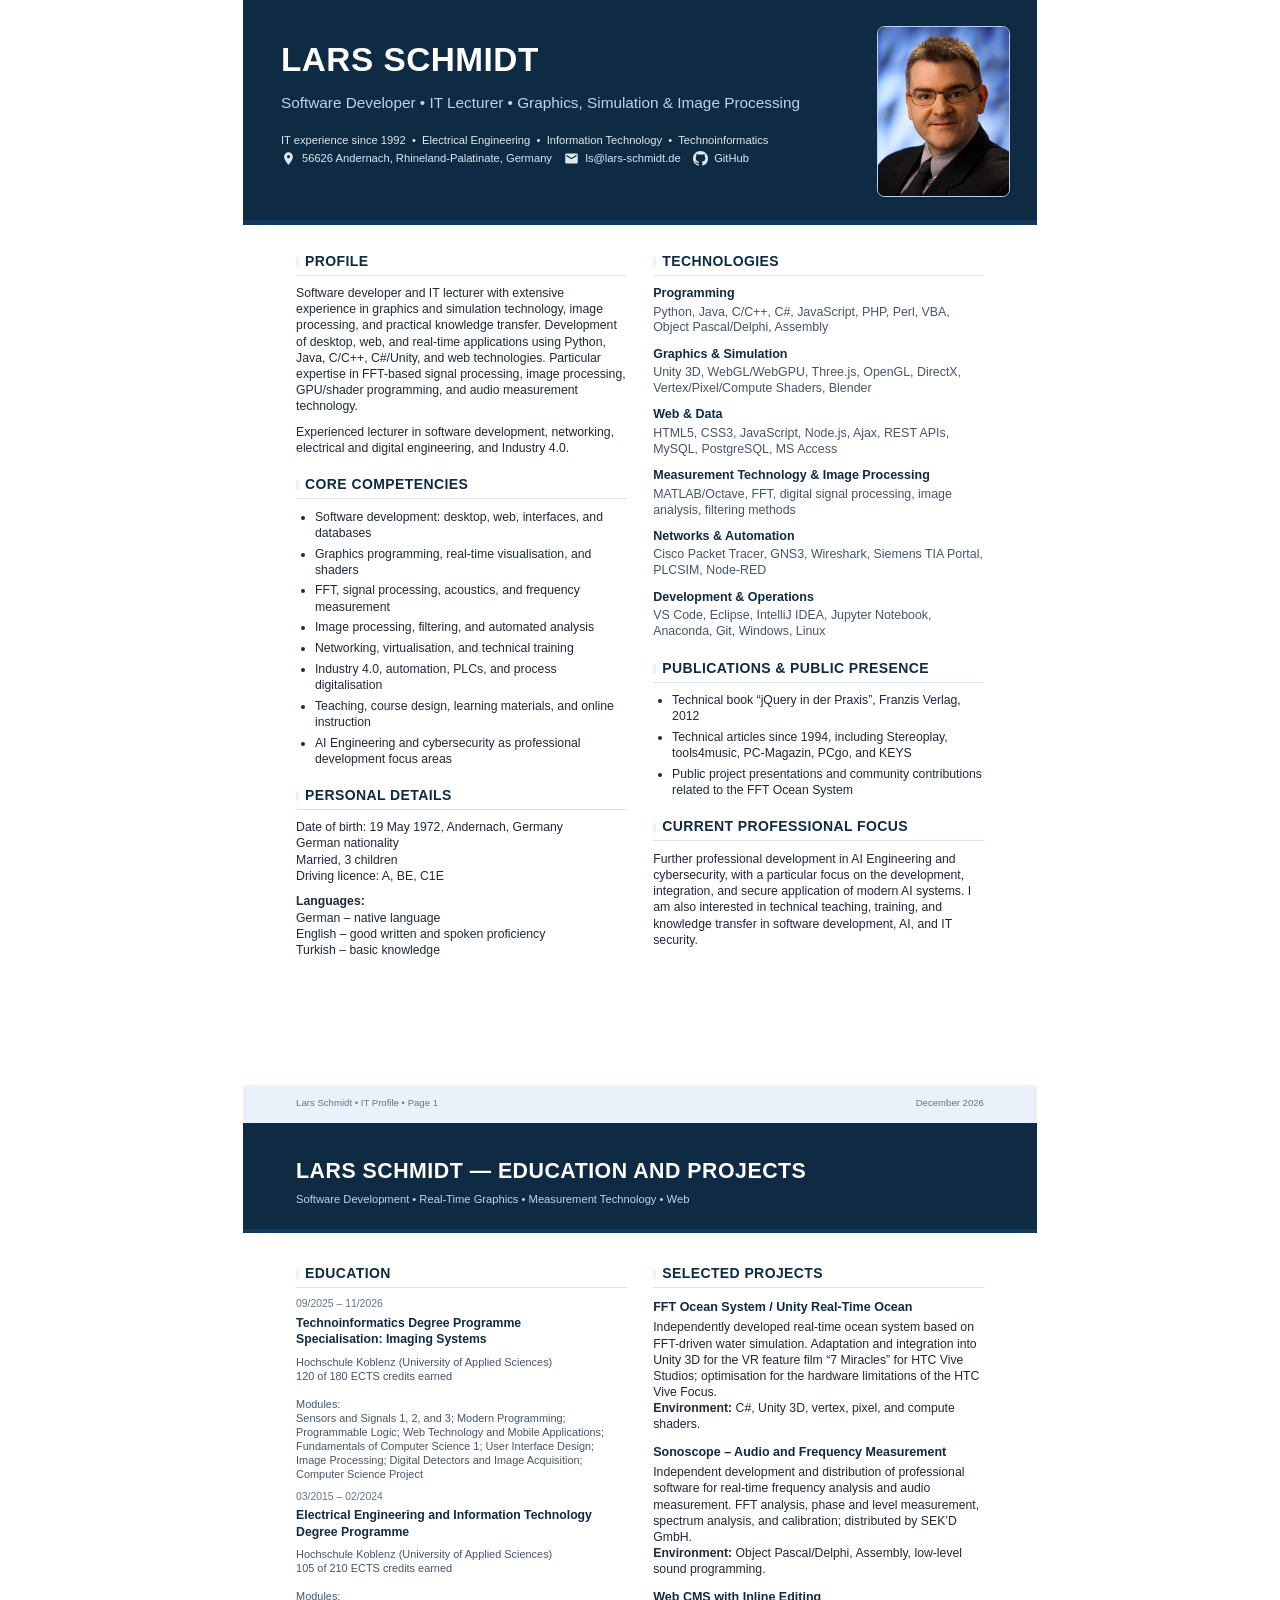
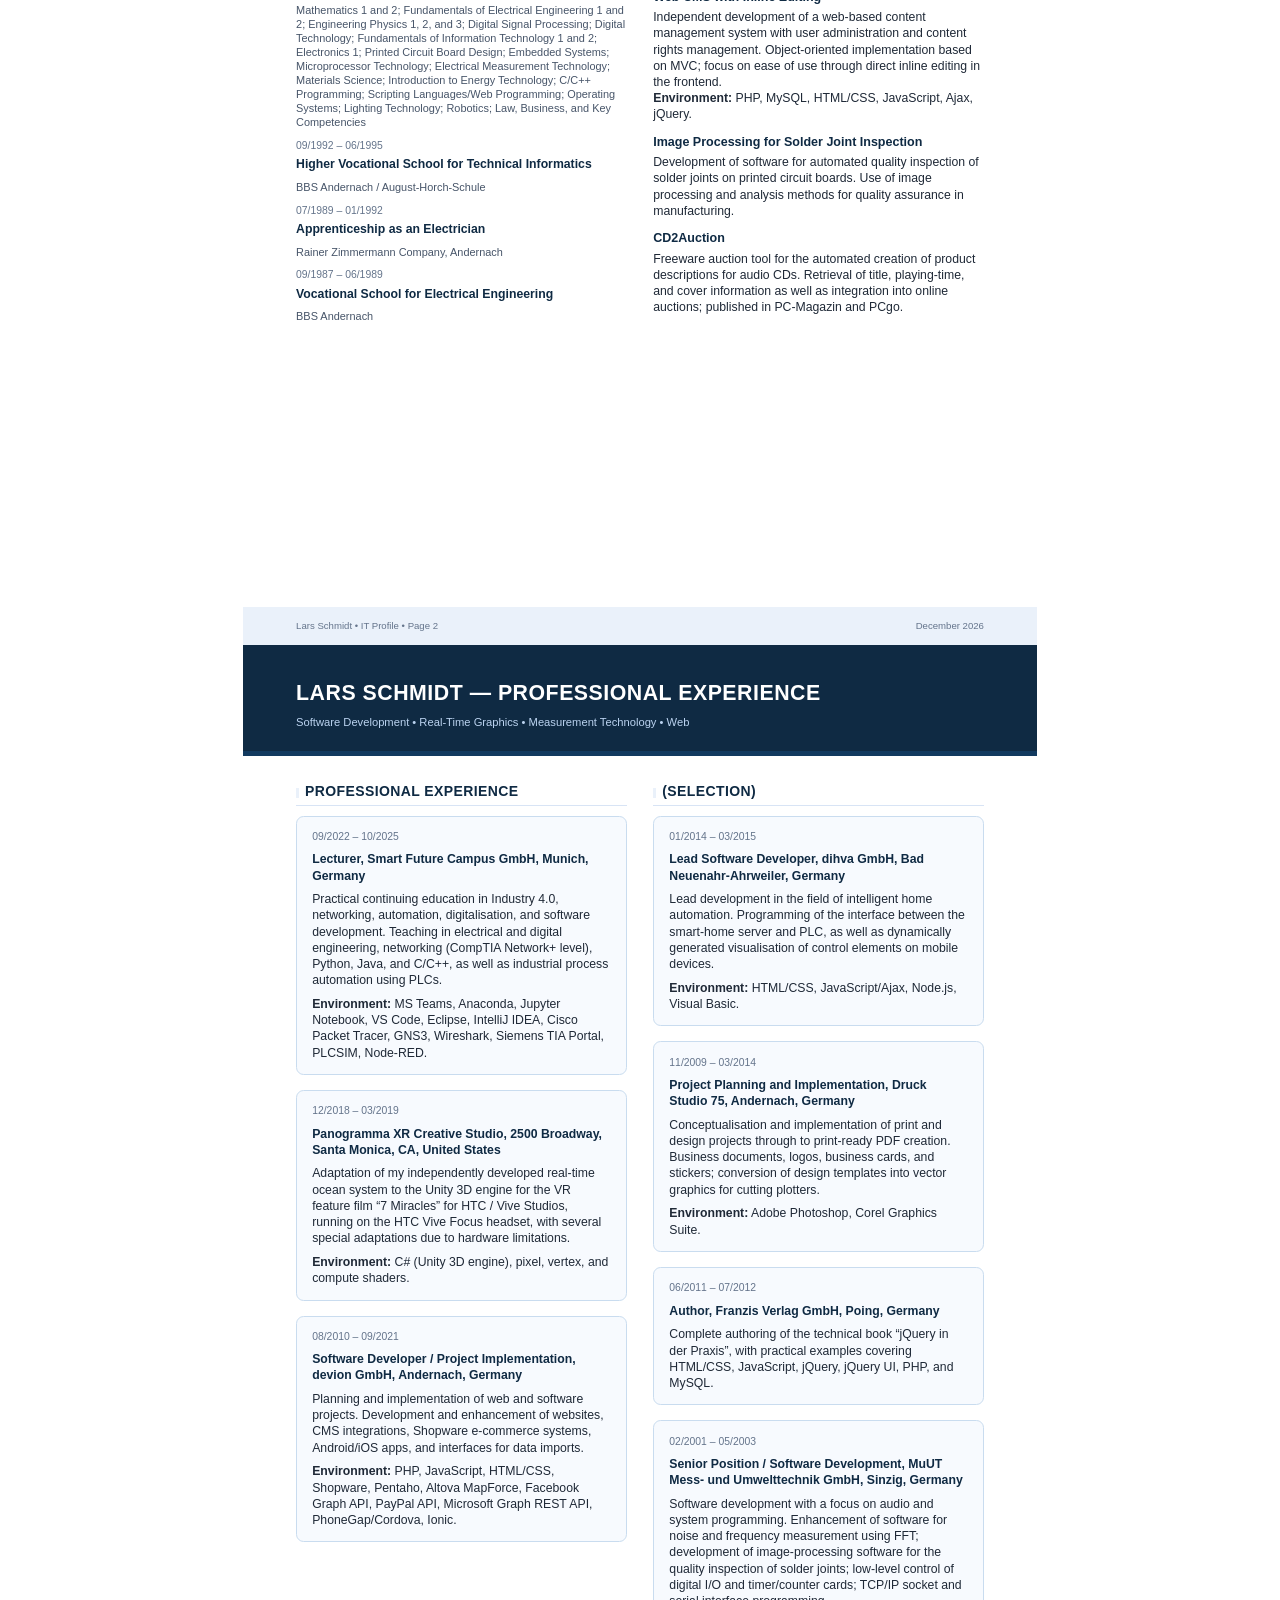
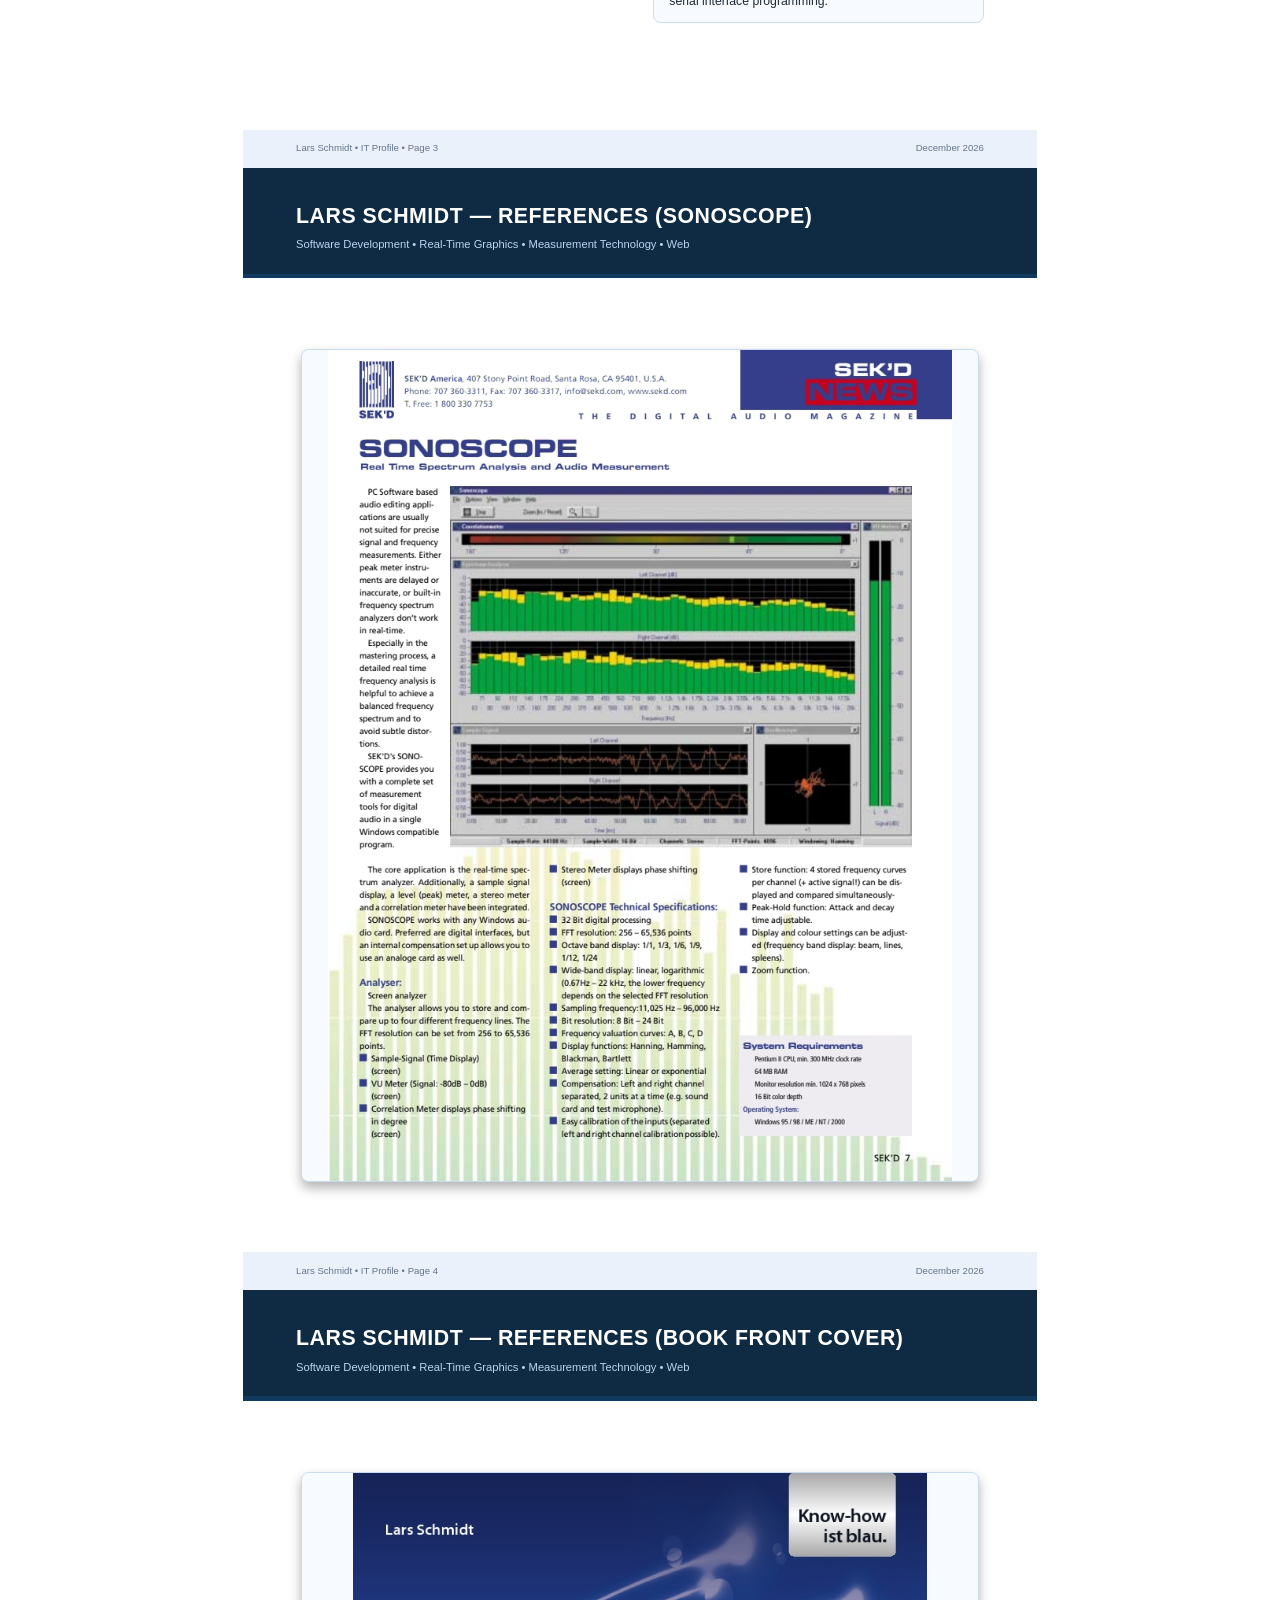
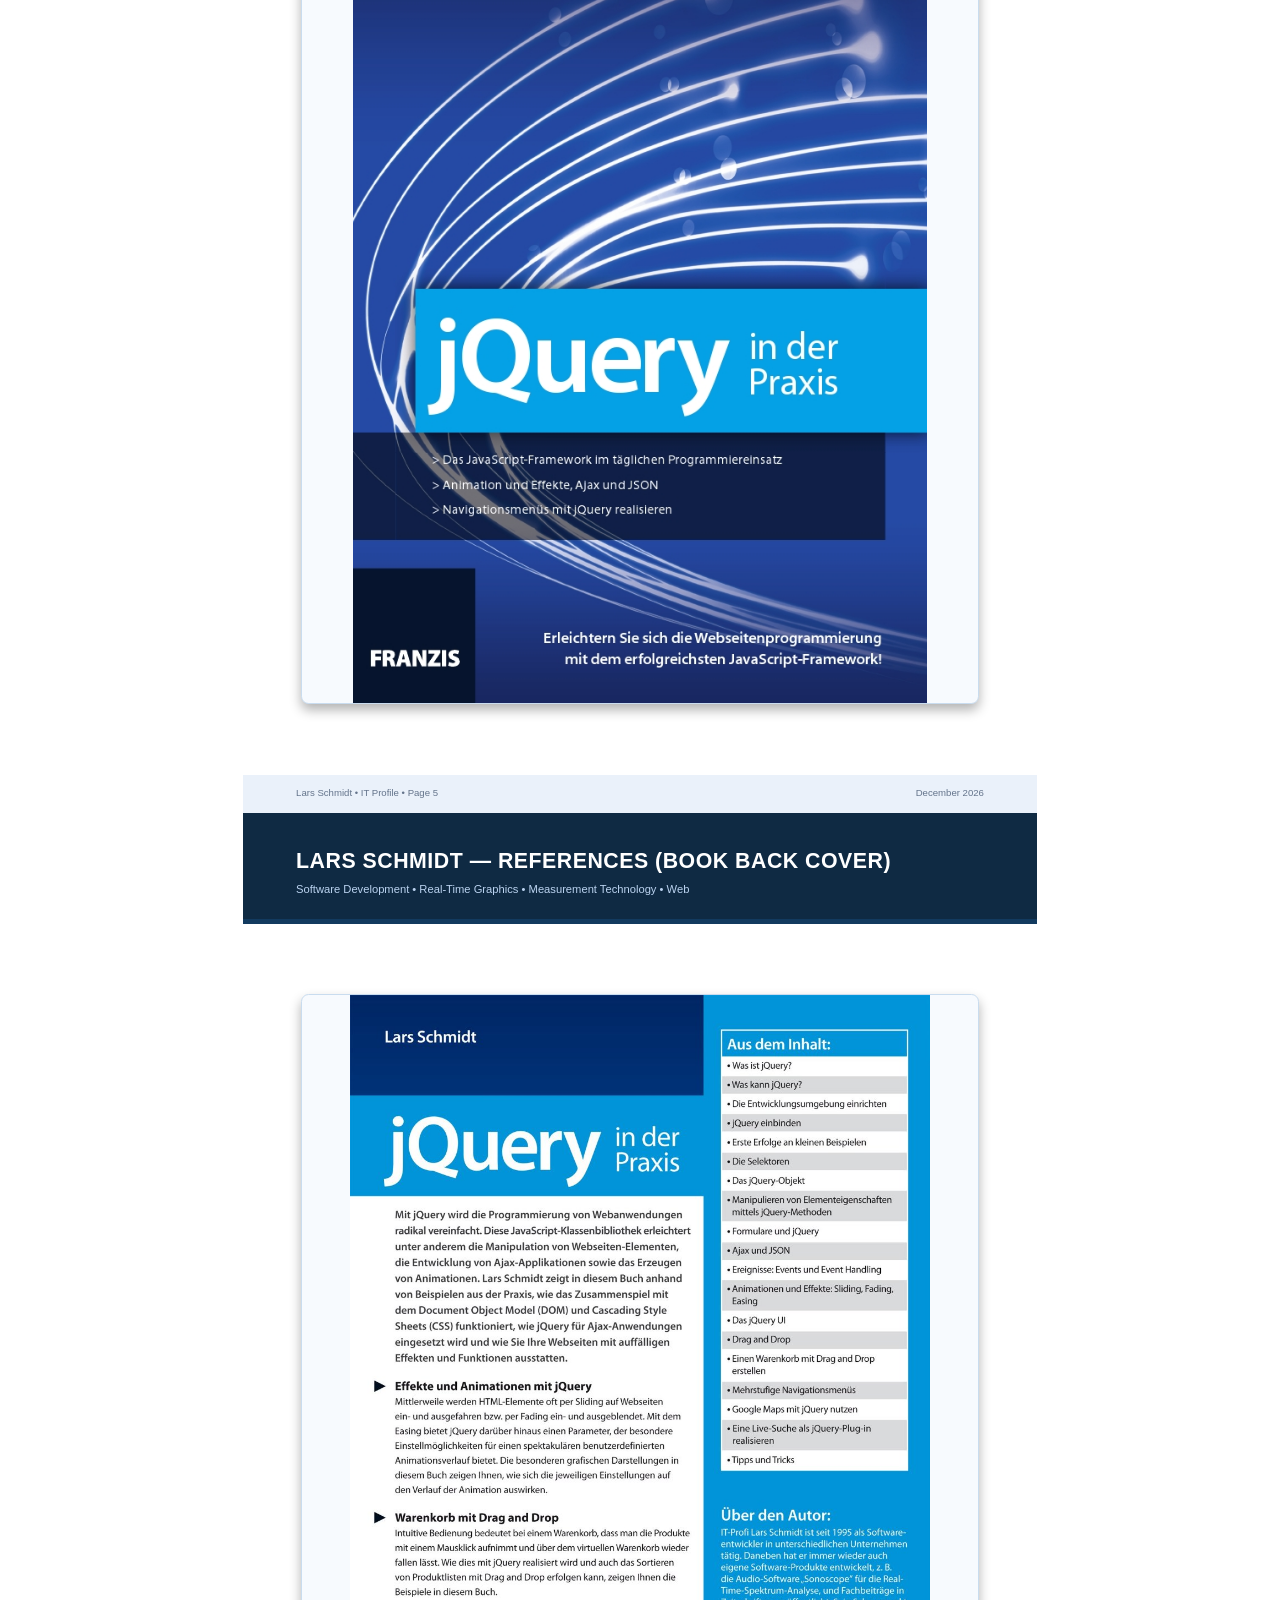
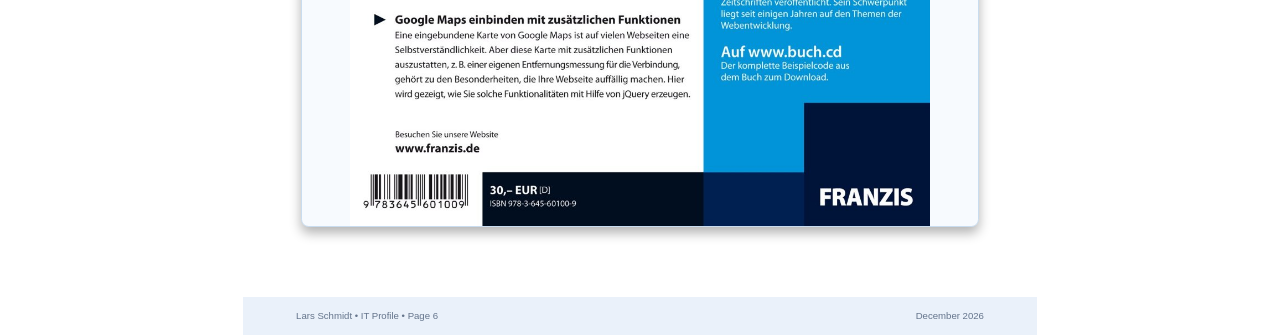
==== index-en.html @ 35c5a497 "Rename Lars-Schmidt-IT-Profil-public-en.html to index-en.html Add English version of IT profile" ====
<!doctype html>
<html lang="en">

<head>
  <meta charset="utf-8">
  <meta name="viewport" content="width=device-width,initial-scale=1">
  <title>Lars Schmidt – IT Profile</title>

  <link rel="stylesheet" href="style.css">

</head>

<body>

  <div class="page">
    <header class="header">
      <h1>LARS SCHMIDT</h1>
      <p class="role">Software Developer &bull; IT Lecturer &bull; Graphics, Simulation &amp; Image Processing</p>

      <p class="contact">
        IT experience since 1992 &nbsp;&bull;&nbsp; Electrical Engineering &nbsp;&bull;&nbsp; Information Technology
        &nbsp;&bull;&nbsp; Technoinformatics<br>
        <!--
      Current professional focus: AI Engineering &amp; Cybersecurity
      -->
      </p>


      <div class="contact">

        <span class="kontakt-item">
          <svg class="icon" viewBox="0 0 24 24" aria-hidden="true">
            <path
              d="M12 2C8.1 2 5 5.1 5 9c0 5.2 7 13 7 13s7-7.8 7-13c0-3.9-3.1-7-7-7zm0 9.5A2.5 2.5 0 1 1 12 6.5a2.5 2.5 0 0 1 0 5z" />
          </svg>
          56626 Andernach, Rhineland-Palatinate, Germany &nbsp;&nbsp;
        </span>

        <span class="kontakt-item">
          <svg class="icon" viewBox="0 0 24 24" aria-hidden="true">
            <path
              d="M20 4H4a2 2 0 0 0-2 2v12a2 2 0 0 0 2 2h16a2 2 0 0 0 2-2V6a2 2 0 0 0-2-2zm0 4.2-8 5-8-5V6l8 5 8-5v2.2z" />
          </svg>
          <a href="mailto:ls@lars-schmidt.de">ls@lars-schmidt.de &nbsp;&nbsp;</a>
        </span>

        <span class="kontakt-item">
          <svg class="icon" viewBox="0 0 16 16" aria-hidden="true">
            <path
              d="M8 0C3.58 0 0 3.58 0 8c0 3.54 2.29 6.53 5.47 7.59.4.07.55-.17.55-.38 0-.19-.01-.82-.01-1.49-2.01.37-2.53-.49-2.69-.94-.09-.23-.48-.94-.82-1.13-.28-.15-.68-.52-.01-.53.63-.01 1.08.58 1.23.82.72 1.21 1.87.87 2.33.66.07-.52.28-.87.51-1.07-1.78-.2-3.64-.89-3.64-3.95 0-.87.31-1.59.82-2.15-.08-.2-.36-1.02.08-2.12 0 0 .67-.21 2.2.82.64-.18 1.32-.27 2-.27s1.36.09 2 .27c1.53-1.04 2.2-.82 2.2-.82.44 1.1.16 1.92.08 2.12.51.56.82 1.27.82 2.15 0 3.07-1.87 3.75-3.65 3.95.29.25.54.73.54 1.48 0 1.07-.01 1.93-.01 2.2 0 .21.15.46.55.38A7.995 7.995 0 0 0 16 8c0-4.42-3.58-8-8-8z" />
          </svg>
          <a href="https://lars-schmidt-dev.github.io/it-profil/" target="_blank" rel="noopener">
            GitHub &nbsp;&nbsp;
          </a>
        </span>

      </div><br>

      <div class="photo">
        <img src="images/Bild.png" alt="Lars Schmidt">
      </div>
    </header>

    <main class="content">
      <div>
        <section class="section">
          <h2>Profile</h2>
          <p>Software developer and IT lecturer with extensive experience in graphics and simulation technology,
            image processing, and practical knowledge transfer. Development of desktop, web, and real-time
            applications using Python, Java, C/C++, C#/Unity, and web technologies. Particular expertise in
            FFT-based signal processing, image processing, GPU/shader programming, and audio measurement technology.</p>
          <p>Experienced lecturer in software development, networking, electrical and digital engineering, and
            Industry 4.0.</p>
        </section>

        <section class="section">
          <h2>Core Competencies</h2>
          <ul>
            <li>Software development: desktop, web, interfaces, and databases</li>
            <li>Graphics programming, real-time visualisation, and shaders</li>
            <li>FFT, signal processing, acoustics, and frequency measurement</li>
            <li>Image processing, filtering, and automated analysis</li>
            <li>Networking, virtualisation, and technical training</li>
            <li>Industry 4.0, automation, PLCs, and process digitalisation</li>
            <li>Teaching, course design, learning materials, and online instruction</li>
            <li>AI Engineering and cybersecurity as professional development focus areas</li>
          </ul>
        </section>

        <section class="section">
          <h2>Personal Details</h2>
          <p>Date of birth: 19 May 1972, Andernach, Germany<br>German nationality<br>Married, 3 children<br>Driving
            licence: A, BE, C1E</p>
          <p><strong>Languages:</strong><br>German – native language<br>English – good written and spoken proficiency<br>Turkish –
            basic knowledge</p>
        </section>

      </div>

      <div>
        <section class="section tech2">
          <h2>Technologies</h2>
          <h3>Programming</h3>
          <p>Python, Java, C/C++, C#, JavaScript, PHP, Perl, VBA, Object Pascal/Delphi, Assembly</p>
          <h3>Graphics &amp; Simulation</h3>
          <p>Unity 3D, WebGL/WebGPU, Three.js, OpenGL, DirectX, Vertex/Pixel/Compute Shaders, Blender</p>
          <h3>Web &amp; Data</h3>
          <p>HTML5, CSS3, JavaScript, Node.js, Ajax, REST APIs, MySQL, PostgreSQL, MS Access</p>
          <h3>Measurement Technology &amp; Image Processing</h3>
          <p>MATLAB/Octave, FFT, digital signal processing, image analysis, filtering methods</p>
          <h3>Networks &amp; Automation</h3>
          <p>Cisco Packet Tracer, GNS3, Wireshark, Siemens TIA Portal, PLCSIM, Node-RED</p>
          <h3>Development &amp; Operations</h3>
          <p>VS Code, Eclipse, IntelliJ IDEA, Jupyter Notebook, Anaconda, Git, Windows, Linux</p>
        </section>

        <section class="section">
          <h2>Publications &amp; Public Presence</h2>
          <ul>
            <li>Technical book “jQuery in der Praxis”, Franzis Verlag, 2012</li>
            <li>Technical articles since 1994, including Stereoplay, tools4music, PC-Magazin, PCgo, and KEYS</li>
            <li>Public project presentations and community contributions related to the FFT Ocean System</li>
          </ul>
        </section>

        <section class="section">
          <h2>Current Professional Focus</h2>
          <p>Further professional development in AI Engineering and cybersecurity, with a particular focus on the
            development, integration, and secure application of modern AI systems. I am also interested in technical
            teaching, training, and knowledge transfer in software development, AI, and IT security.</p>
        </section>

      </div>
    </main>

    <div class="footer"><span>Lars Schmidt &bull; IT Profile &bull; Page 1</span><span class="profil-datum"
        style="text-align: right;"></span></div>
  </div>

  <div class="page page2">
    <header class="header" style="padding:9mm 14mm 7mm">
      <h1 style="font-size:16pt;margin:0">LARS SCHMIDT — EDUCATION AND PROJECTS</h1>
      <p class="role" style="margin:2mm 0 0;font-size:8.4pt">Software Development &bull; Real-Time Graphics &bull;
        Measurement Technology &bull; Web</p>
    </header>

    <main class="content">

      <div>
        <section class="section">
          <h2>Education</h2>
          <p class="date">09/2025 – 11/2026</p>
          <p class="jobtitle">Technoinformatics Degree Programme<br>Specialisation: Imaging Systems</p>
          <p class="small">Hochschule Koblenz (University of Applied Sciences)<br>120 of 180 ECTS credits
            earned<br><br>Modules:<br>Sensors and Signals 1, 2, and 3; Modern Programming; Programmable Logic;
            Web Technology and Mobile Applications; Fundamentals of Computer Science 1; User Interface Design; Image
            Processing; Digital Detectors and Image Acquisition; Computer Science Project</p>
          <p class="date">03/2015 – 02/2024</p>
          <p class="jobtitle">Electrical Engineering and Information Technology Degree Programme</p>
          <p class="small">Hochschule Koblenz (University of Applied Sciences)<br>105 of 210 ECTS credits
            earned<br><br>Modules:<br>Mathematics 1 and 2; Fundamentals of Electrical Engineering 1 and 2; Engineering
            Physics 1, 2, and 3; Digital Signal Processing; Digital Technology; Fundamentals of Information Technology
            1 and 2; Electronics 1; Printed Circuit Board Design; Embedded Systems; Microprocessor Technology;
            Electrical Measurement Technology; Materials Science; Introduction to Energy Technology; C/C++
            Programming; Scripting Languages/Web Programming; Operating Systems; Lighting Technology; Robotics; Law,
            Business, and Key Competencies</p>
          <p class="date">09/1992 – 06/1995</p>
          <p class="jobtitle">Higher Vocational School for Technical Informatics</p>
          <p class="small">BBS Andernach / August-Horch-Schule</p>
          <p class="date">07/1989 – 01/1992</p>
          <p class="jobtitle">Apprenticeship as an Electrician</p>
          <p class="small">Rainer Zimmermann Company, Andernach</p>
          <p class="date">09/1987 – 06/1989</p>
          <p class="jobtitle">Vocational School for Electrical Engineering</p>
          <p class="small">BBS Andernach</p>
        </section>
      </div>

      <div>
        <section class="section">
          <h2>Selected Projects</h2>

          <article class="project">
            <h3>FFT Ocean System / Unity Real-Time Ocean</h3>
            <p>Independently developed real-time ocean system based on FFT-driven water simulation. Adaptation and
              integration into Unity 3D for the VR feature film “7 Miracles” for HTC Vive Studios; optimisation for
              the hardware limitations of the HTC Vive Focus.</p>
            <p><strong>Environment:</strong> C#, Unity 3D, vertex, pixel, and compute shaders.</p>
          </article>

          <article class="project">
            <h3>Sonoscope – Audio and Frequency Measurement</h3>
            <p>Independent development and distribution of professional software for real-time frequency analysis and
              audio measurement. FFT analysis, phase and level measurement, spectrum analysis, and calibration;
              distributed by SEK’D GmbH.</p>
            <p><strong>Environment:</strong> Object Pascal/Delphi, Assembly, low-level sound programming.</p>
          </article>

          <article class="project">
            <h3>Web CMS with Inline Editing</h3>
            <p>Independent development of a web-based content management system with user administration and content
              rights management. Object-oriented implementation based on MVC; focus on ease of use through direct
              inline editing in the frontend.</p>
            <p><strong>Environment:</strong> PHP, MySQL, HTML/CSS, JavaScript, Ajax, jQuery.</p>
          </article>

          <article class="project">
            <h3>Image Processing for Solder Joint Inspection</h3>
            <p>Development of software for automated quality inspection of solder joints on printed circuit boards.
              Use of image processing and analysis methods for quality assurance in manufacturing.</p>
          </article>

          <article class="project">
            <h3>CD2Auction</h3>
            <p>Freeware auction tool for the automated creation of product descriptions for audio CDs. Retrieval of
              title, playing-time, and cover information as well as integration into online auctions; published in
              PC-Magazin and PCgo.</p>
          </article>
        </section>
      </div>

    </main>

    <div class="footer"><span>Lars Schmidt &bull; IT Profile &bull; Page 2</span><span class="profil-datum"
        style="text-align: right;"></span></div>
  </div>

  <div class="page page3">
    <header class="header" style="padding:9mm 14mm 7mm">
      <h1 style="font-size:16pt;margin:0">LARS SCHMIDT — PROFESSIONAL EXPERIENCE</h1>
      <p class="role" style="margin:2mm 0 0;font-size:8.4pt">Software Development &bull; Real-Time Graphics &bull;
        Measurement Technology &bull; Web</p>
    </header>

    <main class="content">
      <div>

        <section class="section">
          <h2>Professional Experience</h2>

          <article class="job">
            <p class="date">09/2022 – 10/2025</p>
            <p class="jobtitle">Lecturer, Smart Future Campus GmbH, Munich, Germany</p>
            <p>Practical continuing education in Industry 4.0, networking, automation, digitalisation, and software
              development. Teaching in electrical and digital engineering, networking (CompTIA Network+ level),
              Python, Java, and C/C++, as well as industrial process automation using PLCs.</p>
            <p><strong>Environment:</strong> MS Teams, Anaconda, Jupyter Notebook, VS Code, Eclipse, IntelliJ IDEA,
              Cisco Packet Tracer, GNS3, Wireshark, Siemens TIA Portal, PLCSIM, Node-RED.</p>
          </article>

          <article class="job">
            <p class="date">12/2018 – 03/2019</p>
            <p class="jobtitle">Panogramma XR Creative Studio, 2500 Broadway, Santa Monica, CA, United States</p>
            <p>Adaptation of my independently developed real-time ocean system to the Unity 3D engine for the VR
              feature film “7 Miracles” for HTC / Vive Studios, running on the HTC Vive Focus headset, with several
              special adaptations due to hardware limitations.</p>
            <p><strong>Environment:</strong> C# (Unity 3D engine), pixel, vertex, and compute shaders.</p>
          </article>

          <article class="job">
            <p class="date">08/2010 – 09/2021</p>
            <p class="jobtitle">Software Developer / Project Implementation, devion GmbH, Andernach, Germany</p>
            <p>Planning and implementation of web and software projects. Development and enhancement of websites, CMS
              integrations, Shopware e-commerce systems, Android/iOS apps, and interfaces for data imports.</p>
            <p><strong>Environment:</strong> PHP, JavaScript, HTML/CSS, Shopware, Pentaho, Altova MapForce, Facebook
              Graph API, PayPal API, Microsoft Graph REST API, PhoneGap/Cordova, Ionic.</p>
          </article>

        </section>

      </div>

      <div>

        <section class="section">
          <h2>(Selection)</h2>


          <article class="job">
            <p class="date">01/2014 – 03/2015</p>
            <p class="jobtitle">Lead Software Developer, dihva GmbH, Bad Neuenahr-Ahrweiler, Germany</p>
            <p>Lead development in the field of intelligent home automation. Programming of the interface between the
              smart-home server and PLC, as well as dynamically generated visualisation of control elements on mobile
              devices.</p>
            <p><strong>Environment:</strong> HTML/CSS, JavaScript/Ajax, Node.js, Visual Basic.</p>
          </article>

          <article class="job">
            <p class="date">11/2009 – 03/2014</p>
            <p class="jobtitle">Project Planning and Implementation, Druck Studio 75, Andernach, Germany</p>
            <p>Conceptualisation and implementation of print and design projects through to print-ready PDF creation.
              Business documents, logos, business cards, and stickers; conversion of design templates into vector
              graphics for cutting plotters.</p>
            <p><strong>Environment:</strong> Adobe Photoshop, Corel Graphics Suite.</p>
          </article>

          <article class="job">
            <p class="date">06/2011 – 07/2012</p>
            <p class="jobtitle">Author, Franzis Verlag GmbH, Poing, Germany</p>
            <p>Complete authoring of the technical book “jQuery in der Praxis”, with practical examples covering
              HTML/CSS, JavaScript, jQuery, jQuery UI, PHP, and MySQL.</p>
          </article>

          <article class="job">
            <p class="date">02/2001 – 05/2003</p>
            <p class="jobtitle">Senior Position / Software Development, MuUT Mess- und Umwelttechnik GmbH, Sinzig,
              Germany</p>
            <p>Software development with a focus on audio and system programming. Enhancement of software for noise
              and frequency measurement using FFT; development of image-processing software for the quality inspection
              of solder joints; low-level control of digital I/O and timer/counter cards; TCP/IP socket and serial
              interface programming.</p>
          </article>
        </section>

      </div>
    </main>

    <div class="footer"><span>Lars Schmidt &bull; IT Profile &bull; Page 3</span><span class="profil-datum"
        style="text-align: right;"></span></div>
  </div>

  <div class="page page4">
    <header class="header" style="padding:9mm 14mm 7mm">
      <h1 style="font-size:16pt;margin:0">LARS SCHMIDT — REFERENCES (SONOSCOPE)</h1>
      <p class="role" style="margin:2mm 0 0;font-size:8.4pt">Software Development &bull; Real-Time Graphics &bull;
        Measurement Technology &bull; Web</p>
    </header>

    <main class="photo_ref">
      <div class="photo_ref_wrapper">
        <img src="images/sono_ref.jpg" alt="Sonoscope">
      </div>
    </main>

    <div class="footer"><span>Lars Schmidt &bull; IT Profile &bull; Page 4</span><span class="profil-datum"
        style="text-align: right;"></span></div>
  </div>

  <div class="page page5">
    <header class="header" style="padding:9mm 14mm 7mm">
      <h1 style="font-size:16pt;margin:0">LARS SCHMIDT — REFERENCES (BOOK FRONT COVER)</h1>
      <p class="role" style="margin:2mm 0 0;font-size:8.4pt">Software Development &bull; Real-Time Graphics &bull;
        Measurement Technology &bull; Web</p>
    </header>

    <main class="photo_ref">
      <div class="photo_ref_wrapper">
        <img src="images/jQuery_ref_f.jpg" alt="Technical book front cover">
      </div>
    </main>

    <div class="footer"><span>Lars Schmidt &bull; IT Profile &bull; Page 5</span><span class="profil-datum"
        style="text-align: right;"></span></div>
  </div>

  <div class="page page6">
    <header class="header" style="padding:9mm 14mm 7mm">
      <h1 style="font-size:16pt;margin:0">LARS SCHMIDT — REFERENCES (BOOK BACK COVER)</h1>
      <p class="role" style="margin:2mm 0 0;font-size:8.4pt">Software Development &bull; Real-Time Graphics &bull;
        Measurement Technology &bull; Web</p>
    </header>

    <main class="photo_ref">
      <div class="photo_ref_wrapper">
        <img src="images/jQuery_ref_b.jpg" alt="Technical book back cover">
      </div>
    </main>

    <div class="footer"><span>Lars Schmidt &bull; IT Profile &bull; Page 6</span><span class="profil-datum"
        style="text-align: right;"></span></div>
  </div>


  <script defer>
    const actualDate = new Date().toLocaleDateString("en-GB", {
      month: "long",
      year: "numeric"
    });

    document.querySelectorAll(".profil-datum").forEach(element => {
      element.textContent = actualDate;
    });
  </script>


</body>

</html>
---- style.css ----
:root{
  --navy:#0F2A43; --navy2:#123A5F; --blue:#1F6FEB; --slate:#475569;
  --ink:#1F2937; --gray:#64748B; --light:#EAF1FA; --line:#D8E4F5; --card:#F7FAFE;
}
*{box-sizing:border-box}
html,body{margin:0;padding:0}
body{font-family:Arial,Helvetica,sans-serif;color:var(--ink);background:#fff;font-size:9.2pt;line-height:1.32}
.page{width:210mm;height:297mm;margin:0 auto;background:#fff;position:relative;overflow:hidden}
.header{background:var(--navy);color:#fff;padding:10mm 10mm 10mm;position:relative}
.header:after{content:"";position:absolute;left:0;right:0;bottom:0;height:1.3mm;background:var(--navy2)}
h1{margin:0 0 3mm;font-size:25pt;letter-spacing:.5px}
.role{margin:0 0 5mm;font-size:11.5pt;color:#BBD3F0}
.contact{margin:0;font-size:8.4pt;color:#DCE9F0;line-height:1.55}

/*
.photo_ref{position:absolute;left:10%;top:13.5%;width:auto;height:80%;background:#fff;display:flex;align-items:center;justify-content:center;overflow:hidden;}
/*.photo_ref img{width:100%;height:100%;object-fit:cover;display:block;}
*/

.photo_ref{
  flex: 1;
  display: flex;
  align-items: center;
  justify-content: center;
  overflow: hidden;
}

.photo_ref_wrapper {
  height: 90%;
  display: flex;
  align-items: center;
  justify-content: center;
}

.photo_ref_wrapper img{
  height: 90%;
  max-width: 90%;
  width: auto;
  object-fit: contain;
  border: 6px solid #d1d5db;
  box-shadow: 0 6px 12px rgba(0,0,0,0.3);
}

.photo{position:absolute;right:7mm;top:7mm;width:35.2mm;height:45mm;background:#fff;border-radius:2mm;display:flex;align-items:center;justify-content:center;overflow:hidden; border: 0.4mm solid #BBD3F0; border-radius: 2mm;}
.photo img{width:100%;height:100%;object-fit:cover;display:block;}
.photo-placeholder{width:100%;height:100%;display:flex;align-items:center;justify-content:center;color:var(--navy);font-weight:bold;font-size:7pt;background:#DCE9F8}
.content{display:grid;grid-template-columns:1fr 1fr;gap:7mm;padding:7mm 14mm 12mm}
.section{margin-bottom:5mm}
h2{margin:0 0 2.5mm;font-size:10.5pt;color:var(--navy);text-transform:uppercase;letter-spacing:.4px;border-bottom:.7pt solid var(--line);padding-bottom:1.2mm}
/*h2:before{content:"";display:inline-block;width:3px;height:10px;background:var(--blue);margin-right:6px;vertical-align:middle}
*/
h2:before{content:"";display:inline-block;width:3px;height:10px;background:var(--light);margin-right:6px;vertical-align:middle}
p{margin:0 0 2.5mm}
.small{font-size:8.2pt;color:var(--slate);line-height:1.28}
.date{font-size:7.8pt;color:var(--gray);margin:0 0 1mm}
.jobtitle{font-size:9.2pt;font-weight:bold;color:var(--navy);margin:0 0 2mm}
.job{background:var(--card);border:.8pt solid #C9DCEF;border-radius:2mm;padding:3.5mm 4mm;margin-bottom:4mm;break-inside:avoid}
.job p{margin:0 0 2mm}
.job p:last-child{margin-bottom:0}
ul{margin:0;padding-left:5mm}
li{margin-bottom:1.2mm}
.tech h3{margin:2.5mm 0 .8mm;font-size:8.3pt;color:var(--navy)}
.tech p{margin:0;font-size:8.2pt;color:var(--slate);line-height:1.28}
.tech2 h3{margin:2.5mm 0 .8mm;font-size:9.4pt;color:var(--navy)}
.tech2 p{margin:0;font-size:9.3pt;color:var(--slate);line-height:1.28}
.project h3{margin:3mm 0 1mm;font-size:9.4pt;color:var(--navy)}
.project p{margin:0}
.page2 .content{padding-top:8mm}
.footer{position:absolute;bottom:0;left:0;right:0;height:10mm;background:var(--light);color:var(--gray);font-size:7.2pt;display:flex;justify-content:space-between;align-items:center;padding:0 14mm}

.header, .footer {
  flex-shrink: 0;
}

.page {
  width: 210mm;
  height: 297mm;
  margin: 0 auto;
  background: #fff;
  position: relative;
  overflow: hidden;

  /* entscheidend */
  display: flex;
  flex-direction: column;
}

.header {
  background: var(--navy);
  color: #fff;
  padding: 10mm 10mm 10mm;
  position: relative;
  flex-shrink: 0;
}

.header:after {
  content: "";
  position: absolute;
  left: 0;
  right: 0;
  bottom: 0;
  height: 1.3mm;
  background: var(--navy2);
}

.photo_ref {
  flex: 1;
  display: flex;
  align-items: center;
  justify-content: center;
  overflow: hidden;

  /* Platz für den absoluten Footer */
  padding-bottom: 10mm;
}

.photo_ref_wrapper {
  width: 95%;
  height: 95%;
  display: flex;
  align-items: center;
  justify-content: center;
}

.photo_ref_wrapper img {
  max-width: 100%;
  max-height: 100%;
  width: 90%;
  height: 90%;
  object-fit: contain;
  background: var(--light);
  border: 2px solid #d1d5db;

  background:var(--card);
  border:.8pt solid #C9DCEF;

  border-radius: 2mm;
  box-shadow: 0 6px 12px rgba(0, 0, 0, 0.3);
}

.footer {
  position: absolute;
  bottom: 0;
  left: 0;
  right: 0;
  height: 10mm;
  background: var(--light);
  color: var(--gray);
  font-size: 7.2pt;
  display: flex;
  justify-content: space-between;
  align-items: center;
  padding: 0 14mm;
}

.kontaktzeile {
  display: flex;
  flex-wrap: wrap;
  align-items: center;
  gap: 14px 22px;
  margin-top: 10px;
  font-size: 8.4pt;
  color: #DCE9F0;
}

.kontakt-item {
  display: inline-flex;
  align-items: center;
  gap: 6px;
  white-space: nowrap;
}

.kontakt-item a {
  color: inherit;
  text-decoration: none;
}

.icon {
  width: 15px;
  height: 15px;
  fill: #DCE9F0; /* dein Profilblau */
  flex-shrink: 0;
}

.referenzseite {
  page-break-before: always;
  display: flex;
  flex-direction: column;
  min-height: 100%;
  padding: 30px 40px;
  box-sizing: border-box;
}

.referenz-titel {
  font-size: 14pt;
  font-weight: 700;
  color: #1d4ed8;
  margin: 0 0 6px 0;
}

.referenz-untertitel {
  font-size: 10pt;
  color: #374151;
  margin: 0 0 18px 0;
}

.referenz-bild {
  flex: 1;
  display: flex;
  align-items: center;
  justify-content: center;
  overflow: hidden;
}

.referenz-bild img {
  max-width: 100%;
  max-height: 100%;
  object-fit: contain;
  border: 1px solid #d1d5db;
  box-shadow: 0 2px 6px rgba(0,0,0,0.08);
}

@media print{
  body{margin:0}
  .page{width:210mm;height:297mm;page-break-after:always;overflow:hidden}
  .page:last-child{page-break-after:auto}
  .job,.project,.section{break-inside:avoid}
  @page{size:A4;margin:0}
  .no-print{display:none}
}
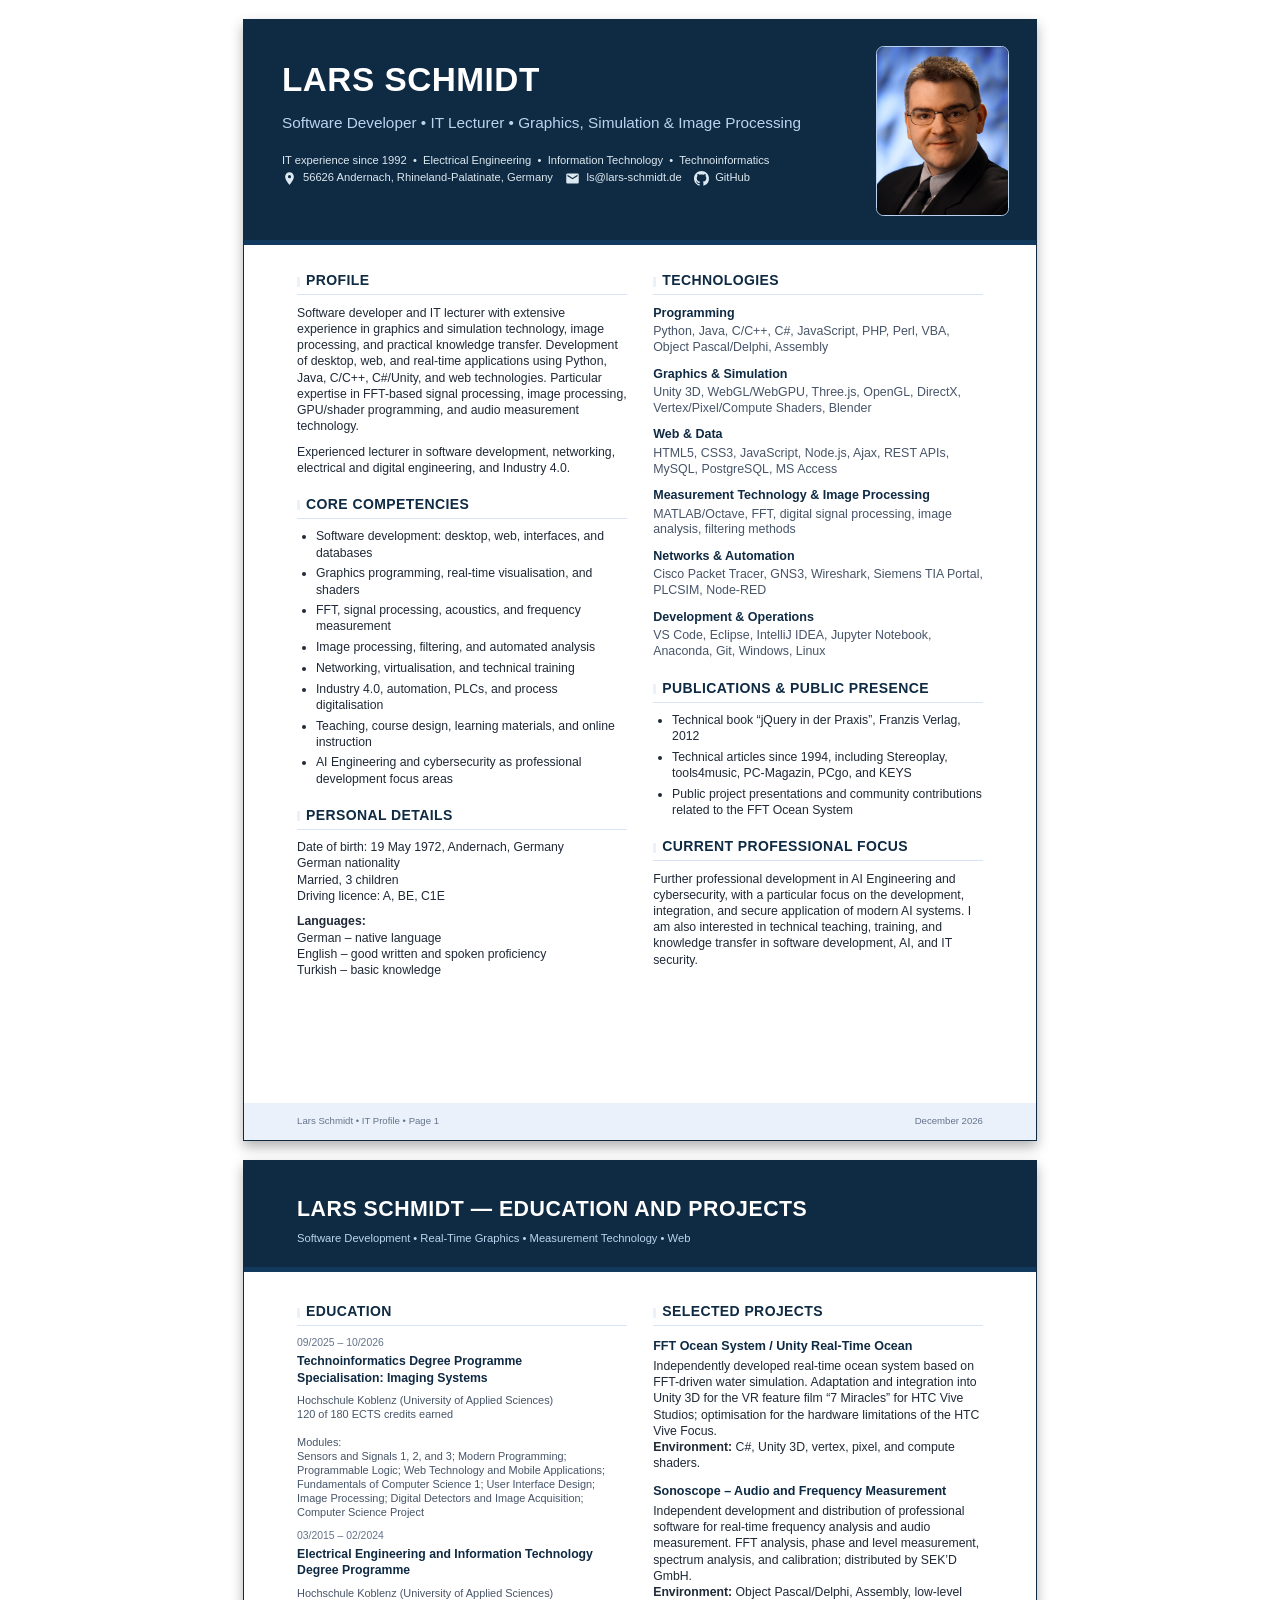
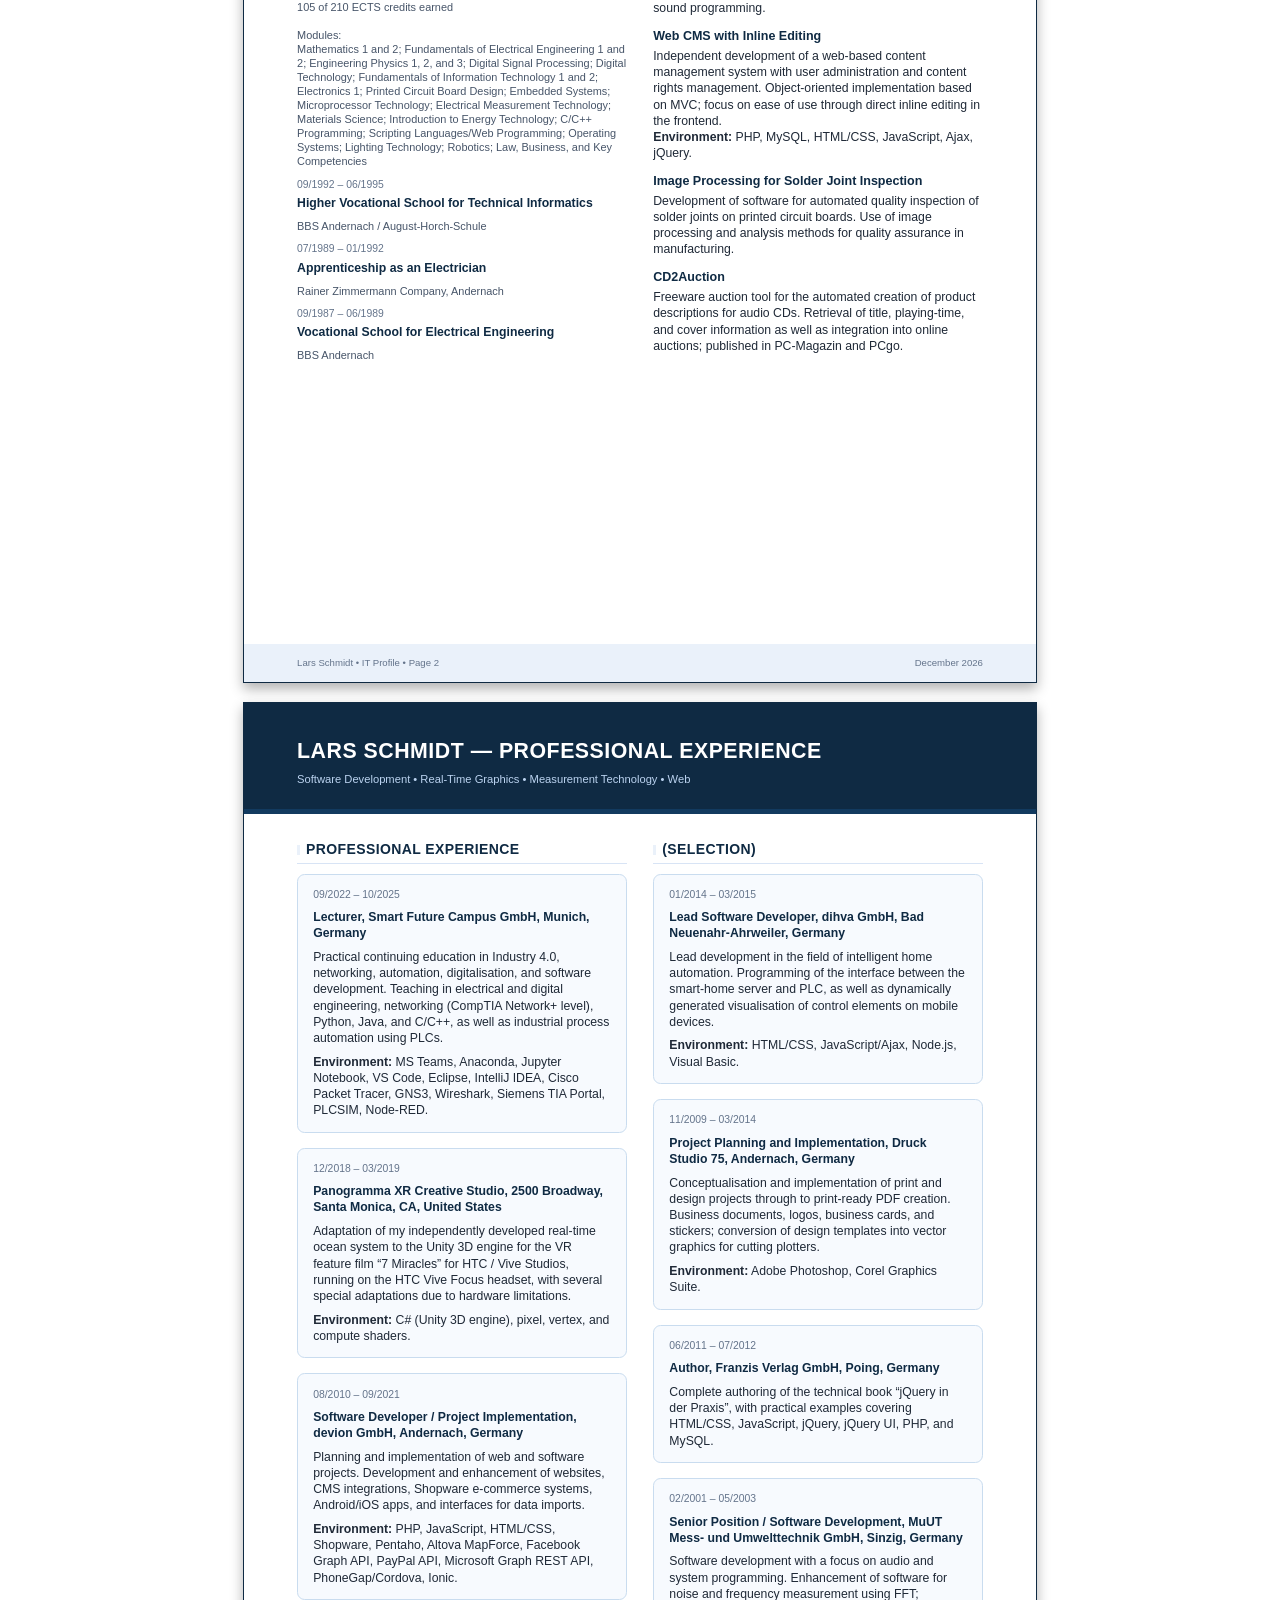
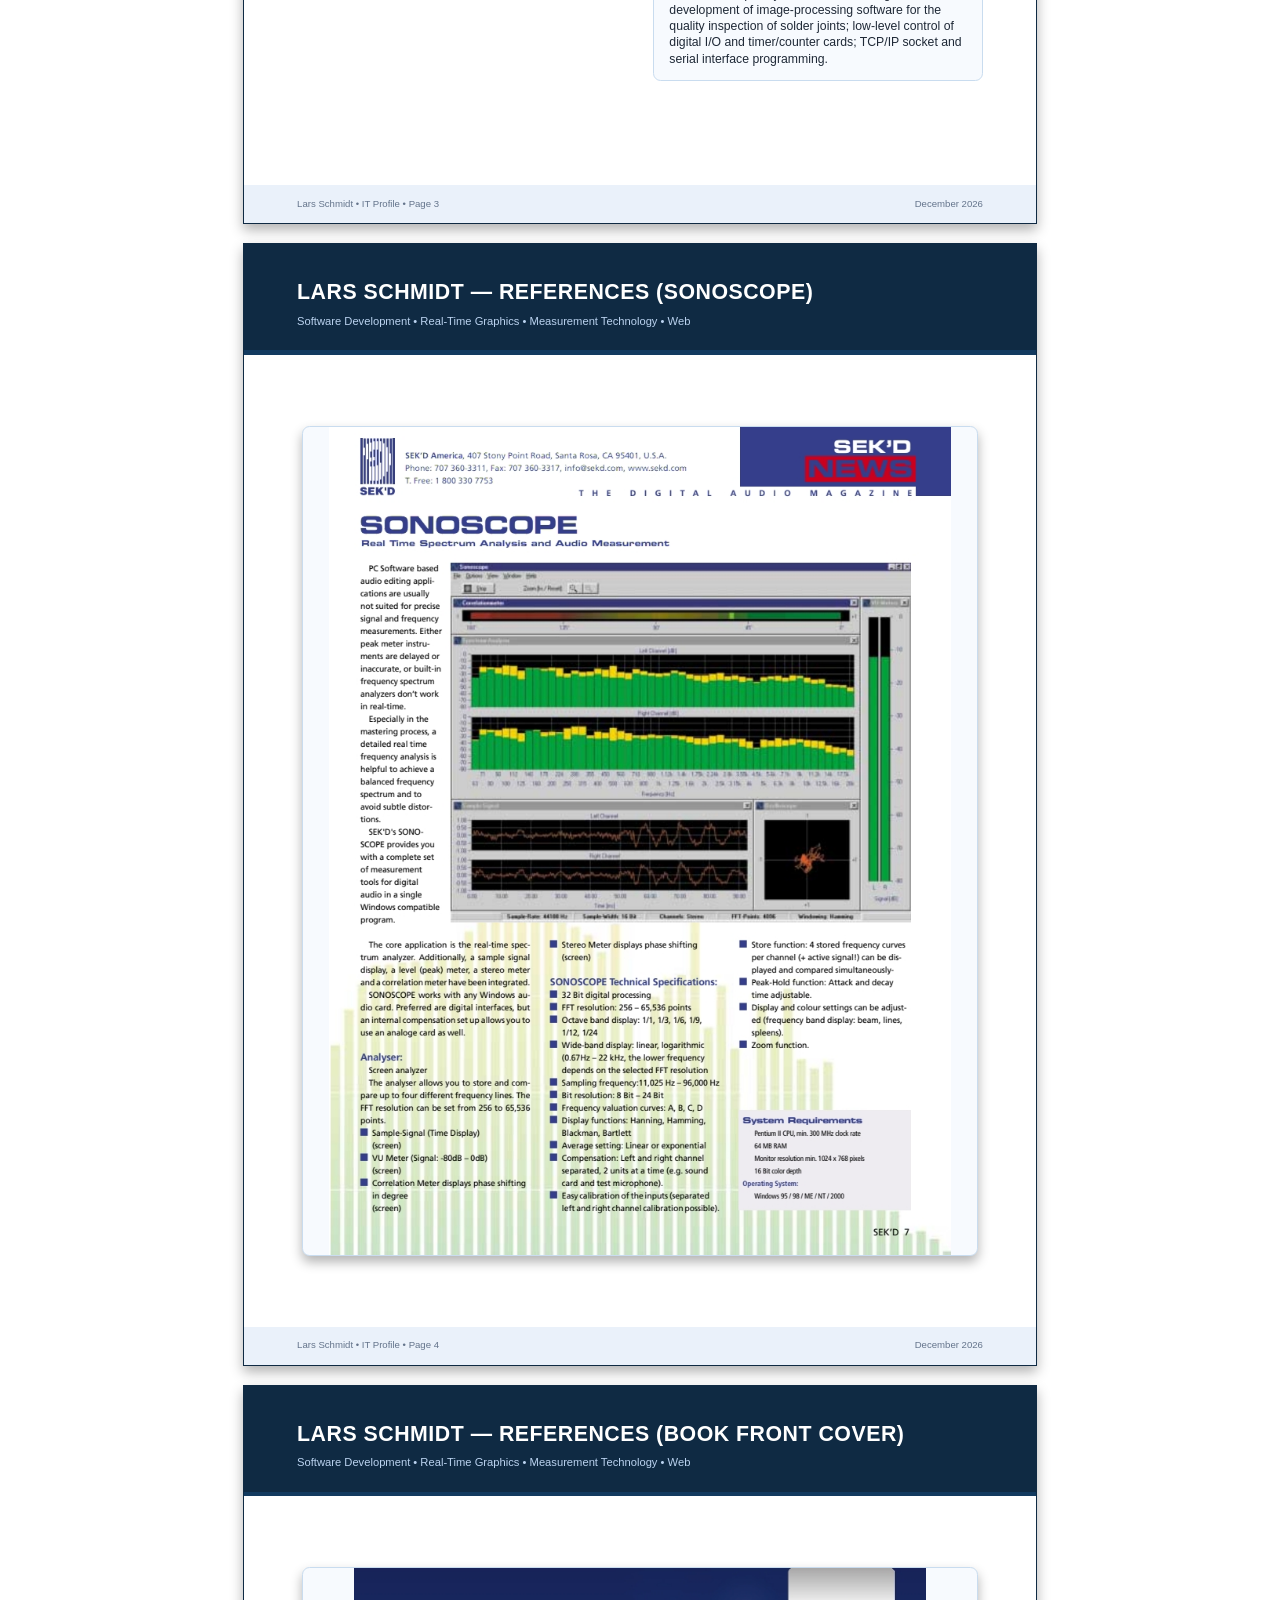
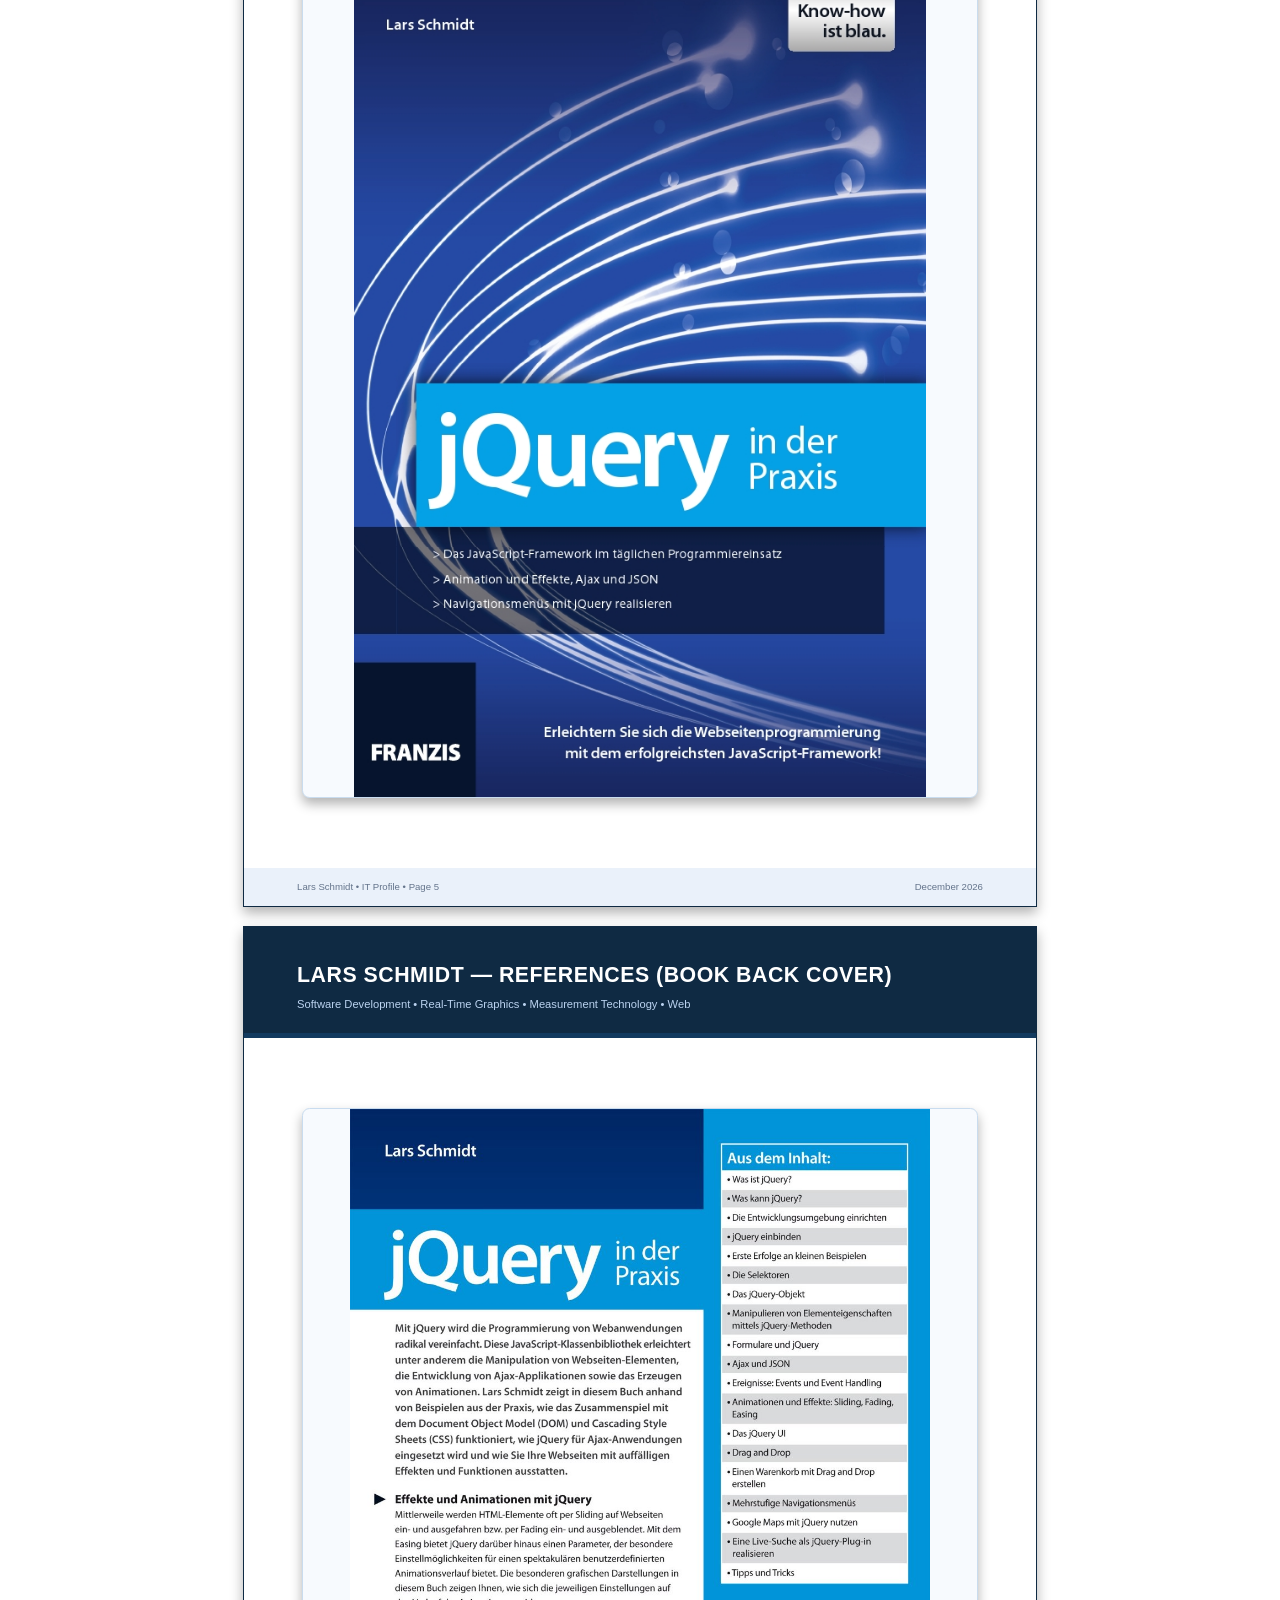
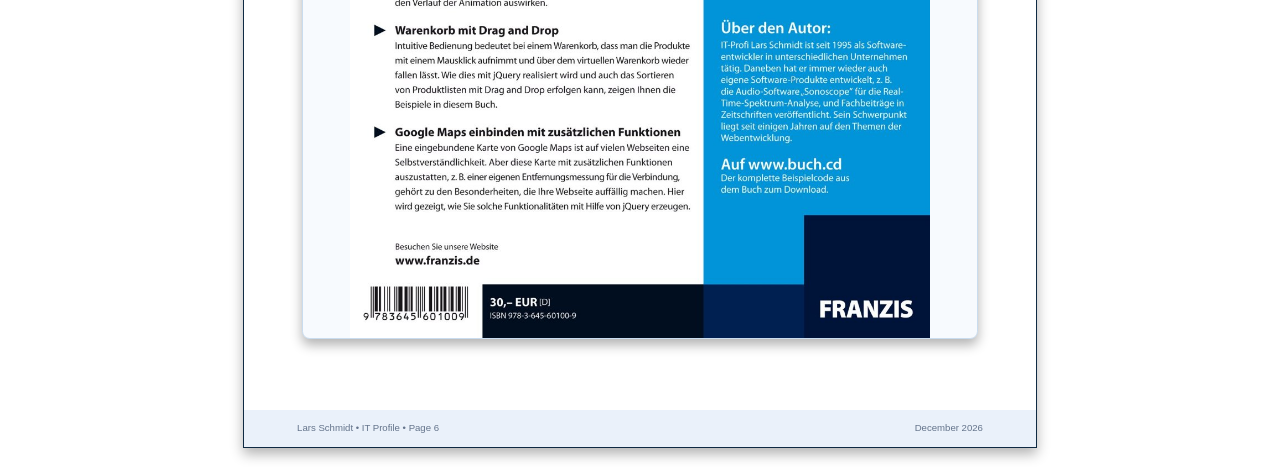
==== commit 72842063: "Update index-en.html" ====
--- a/index-en.html
+++ b/index-en.html
@@ -49,7 +49,7 @@
             <path
               d="M8 0C3.58 0 0 3.58 0 8c0 3.54 2.29 6.53 5.47 7.59.4.07.55-.17.55-.38 0-.19-.01-.82-.01-1.49-2.01.37-2.53-.49-2.69-.94-.09-.23-.48-.94-.82-1.13-.28-.15-.68-.52-.01-.53.63-.01 1.08.58 1.23.82.72 1.21 1.87.87 2.33.66.07-.52.28-.87.51-1.07-1.78-.2-3.64-.89-3.64-3.95 0-.87.31-1.59.82-2.15-.08-.2-.36-1.02.08-2.12 0 0 .67-.21 2.2.82.64-.18 1.32-.27 2-.27s1.36.09 2 .27c1.53-1.04 2.2-.82 2.2-.82.44 1.1.16 1.92.08 2.12.51.56.82 1.27.82 2.15 0 3.07-1.87 3.75-3.65 3.95.29.25.54.73.54 1.48 0 1.07-.01 1.93-.01 2.2 0 .21.15.46.55.38A7.995 7.995 0 0 0 16 8c0-4.42-3.58-8-8-8z" />
           </svg>
-          <a href="https://lars-schmidt-dev.github.io/it-profil/" target="_blank" rel="noopener">
+          <a href="https://github.com/lars-schmidt-dev/" target="_blank" rel="noopener">
             GitHub &nbsp;&nbsp;
           </a>
         </span>
@@ -149,7 +149,7 @@
       <div>
         <section class="section">
           <h2>Education</h2>
-          <p class="date">09/2025 – 11/2026</p>
+          <p class="date">09/2025 – 10/2026</p>
           <p class="jobtitle">Technoinformatics Degree Programme<br>Specialisation: Imaging Systems</p>
           <p class="small">Hochschule Koblenz (University of Applied Sciences)<br>120 of 180 ECTS credits
             earned<br><br>Modules:<br>Sensors and Signals 1, 2, and 3; Modern Programming; Programmable Logic;
--- a/style.css
+++ b/style.css
@@ -83,6 +83,10 @@
   /* entscheidend */
   display: flex;
   flex-direction: column;
+  border: 0.4mm solid var(--navy);
+  box-shadow: 0 6px 12px rgba(0, 0, 0, 0.3);
+  margin-top: 5mm;
+  margin-bottom: 5mm;  
 }
 
 .header {
@@ -222,7 +226,7 @@
 
 @media print{
   body{margin:0}
-  .page{width:210mm;height:297mm;page-break-after:always;overflow:hidden}
+  .page{width:210mm;height:297mm;page-break-after:always;overflow:hidden;margin: 0 auto;}
   .page:last-child{page-break-after:auto}
   .job,.project,.section{break-inside:avoid}
   @page{size:A4;margin:0}
